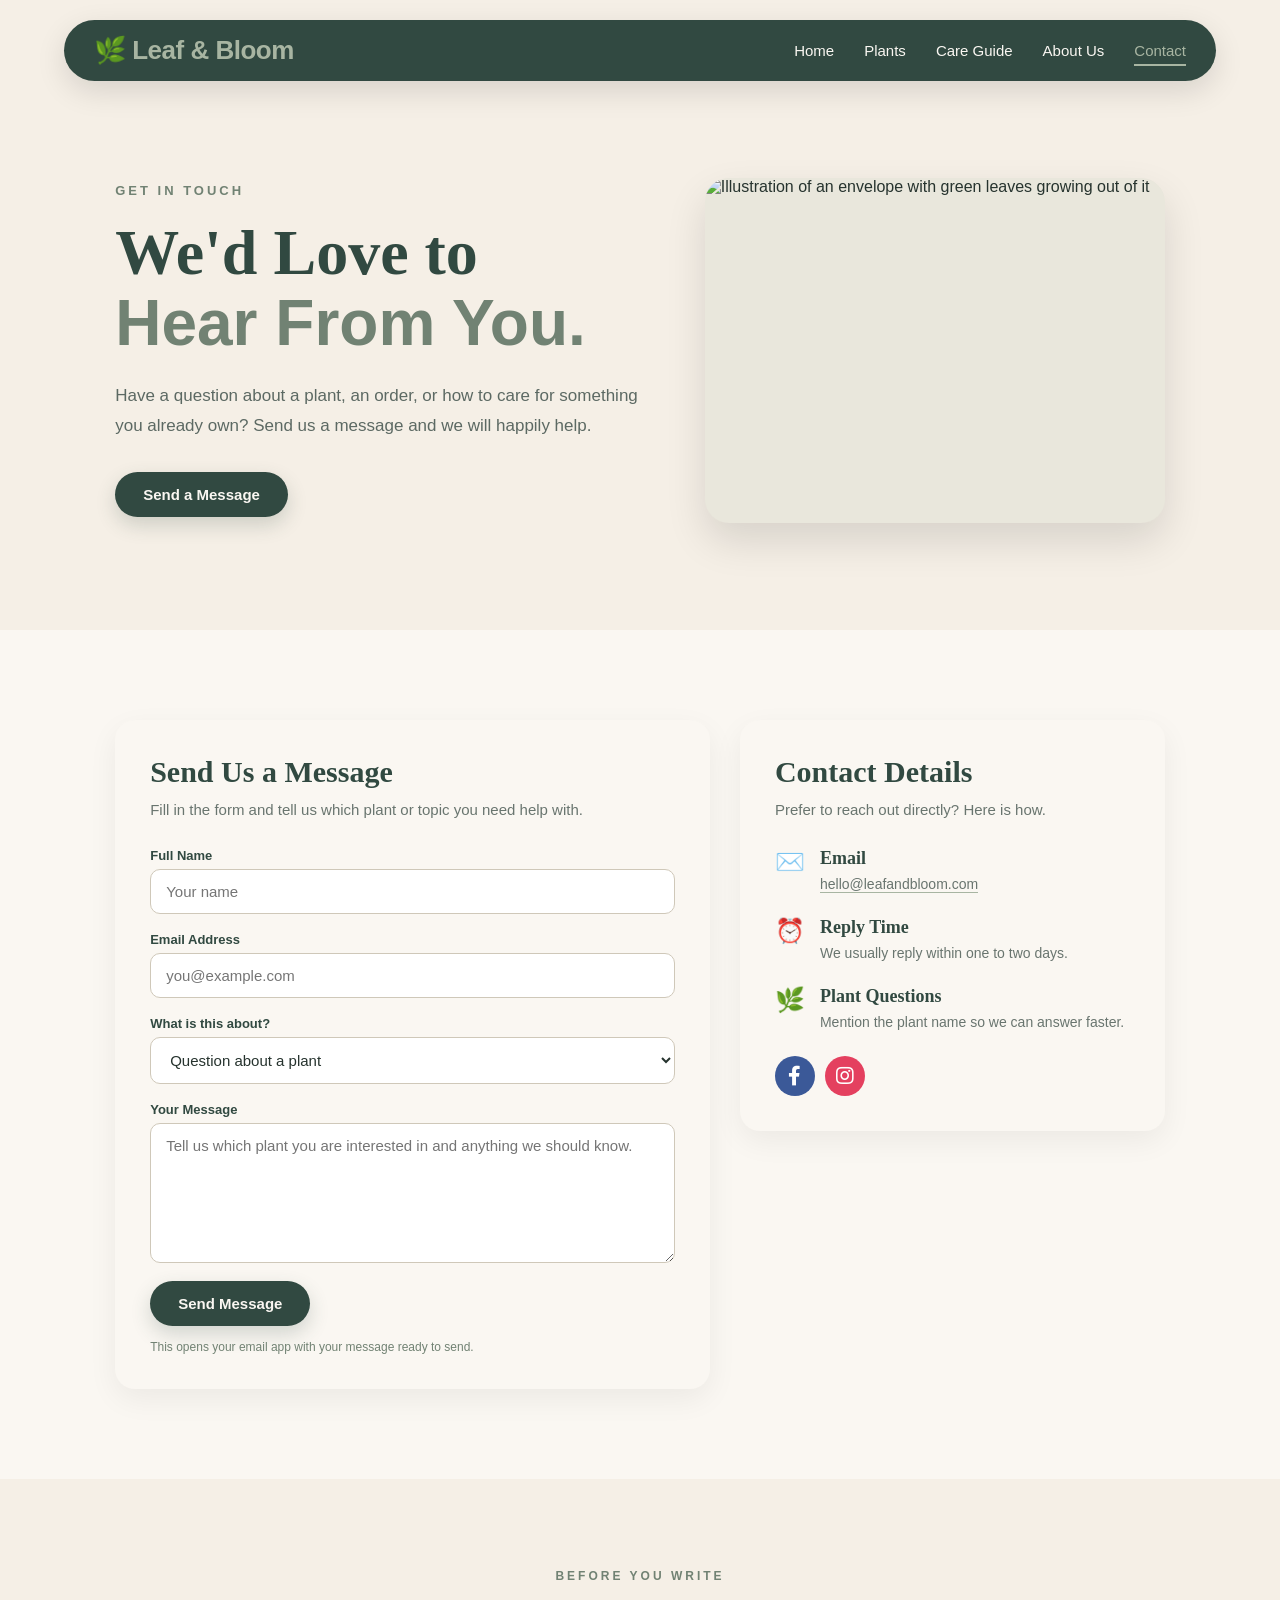
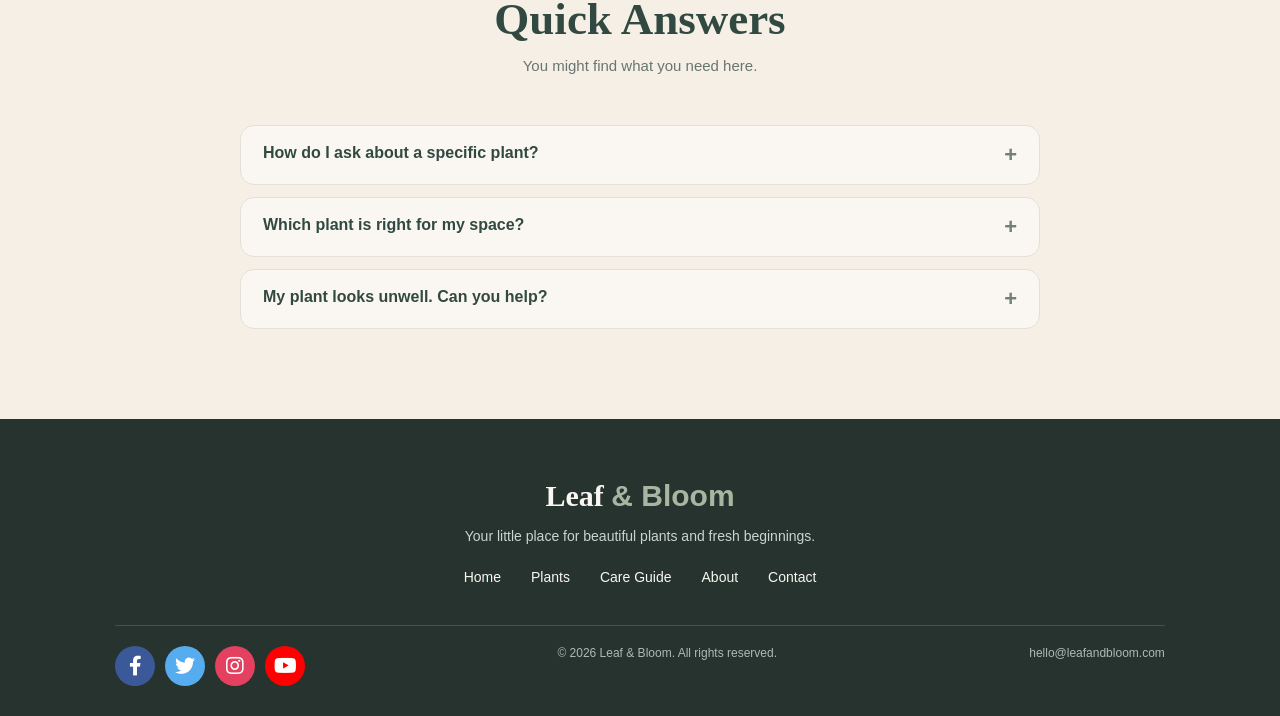
==== Contact.html @ 8c7d9288 "Add files via upload" ====
<!DOCTYPE html>
<html lang="en">
<head>

    <meta charset="UTF-8">
    <meta name="viewport" content="width=device-width, initial-scale=1.0">
    <link rel="stylesheet" href="Home.css">
    <link rel="stylesheet" href="Pages.css">
    <link rel="stylesheet" href="https://cdnjs.cloudflare.com/ajax/libs/font-awesome/5.15.1/css/all.min.css">
    <title>Leaf &amp; Bloom | Contact Us</title>

</head>

<body>

    <!-- ================= NAVIGATION ================= -->

    <header>

         <a href="Home.html" class="logo">
            🌿 <span>Leaf & Bloom</span>
        </a>

        <nav class="nav-links" aria-label="Main navigation">
            <a href="Home.html">Home</a>
            <a href="Plants.html">Plants</a>
            <a href="Care.html">Care Guide</a>
            <a href="Home.html#about">About Us</a>
            <a href="Contact.html" class="active" aria-current="page">
                Contact
            </a>
        </nav>

    </header>


    <main>

        <!-- ================= PAGE HERO ================= -->

        <section class="page-hero">

            <div class="page-hero-text">

                <p class="hero-small">GET IN TOUCH</p>

                <h1>
                    We'd Love to
                    <span>Hear From You.</span>
                </h1>

                <p>
                    Have a question about a plant, an order, or how to
                    care for something you already own? Send us a message
                    and we will happily help.
                </p>

                <a href="#message" class="primary-button">
                    Send a Message
                </a>

            </div>

            <div class="media-frame">
                <img
                    src="images/Contact-banner.jpg"
                    alt="Illustration of an envelope with green leaves growing out of it"
                >
            </div>

        </section>


        <!-- ================= FORM AND DETAILS ================= -->

        <section class="content-section" id="message">

            <div class="contact-layout">

                <div class="contact-card">

                    <h2>Send Us a Message</h2>

                    <p>
                        Fill in the form and tell us which plant or topic
                        you need help with.
                    </p>

                    <form action="mailto:hello@leafandbloom.com"
                          method="post"
                          enctype="text/plain">

                        <div class="form-field">
                            <label for="name">Full Name</label>
                            <input type="text"
                                   id="name"
                                   name="name"
                                   placeholder="Your name"
                                   required>
                        </div>

                        <div class="form-field">
                            <label for="email">Email Address</label>
                            <input type="email"
                                   id="email"
                                   name="email"
                                   placeholder="you@example.com"
                                   required>
                        </div>

                        <div class="form-field">
                            <label for="topic">What is this about?</label>
                            <select id="topic" name="topic">
                                <option value="plant-question">Question about a plant</option>
                                <option value="plant-choice">Help choosing a plant</option>
                                <option value="care-advice">Plant care advice</option>
                                <option value="other">Something else</option>
                            </select>
                        </div>

                        <div class="form-field">
                            <label for="message-text">Your Message</label>
                            <textarea id="message-text"
                                      name="message"
                                      placeholder="Tell us which plant you are interested in and anything we should know."
                                      required></textarea>
                        </div>

                        <button type="submit" class="primary-button">
                            Send Message
                        </button>

                        <p class="form-note">
                            This opens your email app with your message ready to send.
                        </p>

                    </form>

                </div>


                <div class="contact-card">

                    <h2>Contact Details</h2>

                    <p>
                        Prefer to reach out directly? Here is how.
                    </p>

                    <ul class="contact-list">

                        <li>
                            <span class="contact-icon">✉️</span>
                            <div>
                                <h3>Email</h3>
                                <a href="mailto:hello@leafandbloom.com">
                                    hello@leafandbloom.com
                                </a>
                            </div>
                        </li>

                        <li>
                            <span class="contact-icon">⏰</span>
                            <div>
                                <h3>Reply Time</h3>
                                <p>We usually reply within one to two days.</p>
                            </div>
                        </li>

                        <li>
                            <span class="contact-icon">🌿</span>
                            <div>
                                <h3>Plant Questions</h3>
                                <p>Mention the plant name so we can answer faster.</p>
                            </div>
                        </li>

                    </ul>

                    <nav class="social-icons" aria-label="Social media links">

                        <a href="https://www.facebook.com/"
                           target="_blank"
                           rel="noopener noreferrer"
                           class="facebook"
                           aria-label="Facebook">
                            <i class="fab fa-facebook-f" aria-hidden="true"></i>
                        </a>

                        <a href="https://instagram.com"
                           target="_blank"
                           rel="noopener noreferrer"
                           class="instagram"
                           aria-label="Instagram">
                            <i class="fab fa-instagram" aria-hidden="true"></i>
                        </a>

                    </nav>

                </div>

            </div>

        </section>


        <!-- ================= FAQ ================= -->

        <section class="content-section alt">

            <div class="section-heading">

                <p>BEFORE YOU WRITE</p>

                <h2>Quick Answers</h2>

                <span>
                    You might find what you need here.
                </span>

            </div>


            <div class="faq">

                <details>
                    <summary>How do I ask about a specific plant?</summary>
                    <p>
                        Use the Ask About Plant button on the Plants page,
                        or send us a message here with the plant's name.
                    </p>
                </details>

                <details>
                    <summary>Which plant is right for my space?</summary>
                    <p>
                        Tell us how much light the space gets and how much
                        time you have for plant care. We will suggest a few
                        plants that fit.
                    </p>
                </details>

                <details>
                    <summary>My plant looks unwell. Can you help?</summary>
                    <p>
                        Yes. Start with the troubleshooting table in the
                        Care Guide, and message us if the problem continues.
                    </p>
                </details>

            </div>

        </section>

    </main>


    <!-- ================= FOOTER ================= -->

    <footer>

        <div class="footer-logo">
            Leaf <span>&amp; Bloom</span>
        </div>

        <p>
            Your little place for beautiful plants
            and fresh beginnings.
        </p>

        <div class="footer-links">

            <a href="Home.html">Home</a>
            <a href="Plants.html">Plants</a>
            <a href="Care.html">Care Guide</a>
            <a href="Home.html#about">About</a>
            <a href="Contact.html">Contact</a>

        </div>

        <div class="footer-bottom">

            <nav class="social-icons" aria-label="Social media links">

                <a href="https://www.facebook.com/"
                   target="_blank"
                   rel="noopener noreferrer"
                   class="facebook"
                   aria-label="Facebook">
                    <i class="fab fa-facebook-f" aria-hidden="true"></i>
                </a>

                <a href="https://twitter.com"
                   target="_blank"
                   rel="noopener noreferrer"
                   class="twitter"
                   aria-label="Twitter">
                    <i class="fab fa-twitter" aria-hidden="true"></i>
                </a>

                <a href="https://instagram.com"
                   target="_blank"
                   rel="noopener noreferrer"
                   class="instagram"
                   aria-label="Instagram">
                    <i class="fab fa-instagram" aria-hidden="true"></i>
                </a>

                <a href="https://youtube.com"
                   target="_blank"
                   rel="noopener noreferrer"
                   class="youtube"
                   aria-label="YouTube">
                    <i class="fab fa-youtube" aria-hidden="true"></i>
                </a>

            </nav>

            <p>
                &copy; 2026 Leaf &amp; Bloom.
                All rights reserved.
            </p>

            <p>
                <a href="mailto:hello@leafandbloom.com">
                    hello@leafandbloom.com
                </a>
            </p>

        </div>

    </footer>

</body>
</html>
---- Home.css ----
/* ==========GLOBAL========== */

* {
    box-sizing: border-box;
    margin: 0;
    padding: 0;
    font-family: Arial, sans-serif;
}
html {
    scroll-behavior: smooth;
}

body {
    width: 100%;
    min-height: 100vh;
    overflow-x: hidden;
    background-color: #f5efe6;
    color: #26332e;
}

a {
    text-decoration: none;
    color: inherit;
}

img {
    width: 100%;
    display: block;
}

/* ==================================================
   COLORS

   Dark Green  : #314941
   Warm Beige  : #f5efe6
   Cream       : #faf7f2
   Sage        : #a8b5a2
   Dark Text   : #26332e
================================================== */

/* ===========HEADER=========== */

header {
    position: fixed;
    top: 20px;
    left: 50%;
    transform: translateX(-50%);
    width: 90%;
    max-width: 1200px;
    padding: 15px 30px;
    background-color: #314941;
    display: flex;
    justify-content: space-between;
    align-items: center;
    border-radius: 50px;
    box-shadow:
        0 10px 30px rgba(0, 0, 0, 0.12);
    z-index: 1000;
}

/* ==========LOGO========= */

.logo {
    font-size: 26px;
    color: #f5efe6;
    font-weight: 800;
    letter-spacing: -0.5px;
    transition: 0.3s ease;
}

.logo span {
    color: #a8b5a2;
}

.logo:hover {
    transform: scale(1.04);
}

/* ===========NAVIGATION============ */

.nav-links {
    display: flex;
    align-items: center;
    gap: 30px;
}

.nav-links a {
    position: relative;
    font-size: 15px;
    color: #faf7f2;
    font-weight: 500;
    transition: 0.3s ease;
}

.nav-links a::after {
    content: "";
    position: absolute;
    left: 0;
    bottom: -7px;
    width: 0;
    height: 2px;
    background-color: #a8b5a2;
    transition: 0.3s ease;
}

.nav-links a:hover::after,
.nav-links a.active::after {
    width: 100%;
}

.nav-links a:hover,
.nav-links a.active {
    color: #a8b5a2;
}

/* ==========GENERAL SECTION========== */

section {
    width: 100%;
}

/* =========HERO======== */

.hero {
    min-height: 100vh;
    padding: 150px 9% 80px;
    display: flex;
    justify-content: space-between;
    align-items: center;
    gap: 70px;
    background-color: #f5efe6;
}

/* Hero text */

.hero-content {
    max-width: 600px;
}

.hero-small {
    font-size: 13px;
    color: #718273;
    letter-spacing: 3px;
    font-weight: 700;
    margin-bottom: 20px;
}

.hero h1 {
    font-family: Georgia, serif;
    font-size: clamp(50px, 7vw, 80px);
    line-height: 1.05;
    color: #314941;
    margin-bottom: 25px;
}

.hero h1 span {
    display: block;
    color: #718273;
}

.hero-description {
    max-width: 520px;
    font-size: 17px;
    line-height: 1.8;
    color: #5c6963;
    margin-bottom: 35px;
}

/* Hero buttons */

.hero-buttons {
    display: flex;
    align-items: center;
    gap: 15px;
}

.primary-button,
.secondary-button {
    display: inline-block;
    padding: 14px 28px;
    border-radius: 50px;
    font-size: 15px;
    font-weight: 700;
    transition: 0.3s ease;
}

.primary-button {
    background-color: #314941;
    color: #faf7f2;
    box-shadow:
        0 8px 20px rgba(49, 73, 65, 0.2);
}

.primary-button:hover {
    transform: translateY(-3px);
    background-color: #3d5a50;
}

.secondary-button {
    border: 1.5px solid #314941;
    color: #314941;
    background-color: transparent;
}

.secondary-button:hover {
    background-color: #314941;
    color: #faf7f2;
}

/* Hero image */

.hero-image {
    position: relative;
    width: 450px;
    height: 450px;
    display: flex;
    justify-content: center;
    align-items: center;
}

.image-circle {
    position: absolute;
    width: 380px;
    height: 380px;
    background-color: #a8b5a2;
    border-radius: 50%;
}

.hero-image img {
    position: relative;
    width: 320px;
    height: 320px;
    object-fit: cover;
    border-radius: 50%;
    box-shadow:
        0 20px 40px rgba(0, 0, 0, 0.15);
}

/* =======SECTION HEADING======= */

.section-heading {
    text-align: center;
    margin-bottom: 50px;
}

.section-heading p {
    font-size: 12px;
    letter-spacing: 3px;
    color: #718273;
    font-weight: 700;
    margin-bottom: 10px;
}

.section-heading h2 {
    font-family: Georgia, serif;
    font-size: 45px;
    color: #314941;
    margin-bottom: 12px;
}

.section-heading span {
    font-size: 15px;
    color: #69756f;
}

/* =======FAVORITE PLANTS====== */

.favorite-plants {
    padding: 100px 9%;
    background-color: #faf7f2;
}

.plant-container {
    max-width: 1200px;
    margin: auto;
    display: grid;
    grid-template-columns:
        repeat(3, 1fr);
    gap: 16px;
}

/* Plant card */

.plant-card {
    background-color: #f5efe6;
    border-radius: 20px;
    overflow: hidden;
    box-shadow:
        0 10px 30px rgba(0, 0, 0, 0.06);
    transition: 0.35s ease;
}

.plant-card:hover {
    transform: translateY(-8px);
    box-shadow:
        0 18px 40px rgba(0, 0, 0, 0.12);
}

/* Plant image */

.plant-image {
    height: 280px;
    overflow: hidden;
}

.plant-image img {
    width: 100%;
    height: 100%;
    object-fit: cover;
    transition: 0.5s ease;
}

.plant-card:hover .plant-image img {
    transform: scale(1.05);
}

/* Plant information */

.plant-info {
    padding: 25px;
}

.plant-type {
    font-size: 11px;
    letter-spacing: 2px;
    color: #718273;
    font-weight: 700;
    margin-bottom: 10px;
}

.plant-info h3 {
    font-family: Georgia, serif;
    font-size: 26px;
    color: #314941;
    margin-bottom: 10px;
}

.plant-info > p:not(.plant-type) {
    font-size: 14px;
    line-height: 1.7;
    color: #69756f;
    margin-bottom: 20px;
}

.plant-bottom {
    display: flex;
    justify-content: space-between;
    align-items: center;
}

.plant-bottom strong {
    font-size: 20px;
    color: #314941;
}

.plant-bottom a {
    font-size: 14px;
    font-weight: 700;
    color: #718273;
    transition: 0.3s ease;
}

.plant-bottom a:hover {
    color: #314941;
}

/* ==WHY CHOOSE US==*/

.why-choose {
    padding: 100px 9%;
    background-color: #314941;
    color: #faf7f2;
}

.why-choose .section-heading p {
    color: #a8b5a2;
}

.why-choose .section-heading h2 {
    color: #faf7f2;
}

.why-choose .section-heading span {
    color: #d4ddd7;
}

/* Benefits */

.benefits {
    max-width: 1100px;
    margin: auto;
    display: grid;
    grid-template-columns:
        repeat(4, 1fr);
    gap: 30px;
}

.benefit {
    text-align: center;
    padding: 20px;
}

.benefit-icon {
    font-size: 35px;
    margin-bottom: 20px;
}

.benefit h3 {
    font-family: Georgia, serif;
    font-size: 20px;
    margin-bottom: 10px;
}

.benefit p {
    font-size: 14px;
    line-height: 1.7;
    color: #d4ddd7;
}

/* ===PLANT CARE=== */

.plant-care {
    padding: 100px 9%;
    background-color: #a8b5a2;
    display: flex;
    justify-content: space-between;
    align-items: center;
    gap: 80px;
}

.care-content {
    max-width: 550px;
}

.section-label {
    font-size: 12px;
    letter-spacing: 3px;
    font-weight: 700;
    color: #314941;
    margin-bottom: 15px;
}

.care-content h2 {
    font-family: Georgia, serif;
    font-size: 45px;
    line-height: 1.15;
    color: #314941;
    margin-bottom: 20px;
}

.care-content h2 span {
    display: block;
    color: #faf7f2;
}

.care-content > p:not(.section-label) {
    font-size: 16px;
    line-height: 1.8;
    color: #40534a;
    margin-bottom: 30px;
}

/* Care tips */

.care-tips {
    width: 450px;
    display: flex;
    flex-direction: column;
    gap: 15px;
}

.care-item {
    padding: 20px;
    background-color: #faf7f2;
    border-radius: 15px;
    display: flex;
    align-items: center;
    gap: 20px;
    box-shadow:
        0 8px 20px rgba(0, 0, 0, 0.07);
}

.care-item > span {
    font-size: 30px;
}

.care-item h3 {
    font-family: Georgia, serif;
    font-size: 19px;
    color: #314941;
    margin-bottom: 5px;
}

.care-item p {
    font-size: 13px;
    line-height: 1.5;
    color: #68756e;
}

/* ===ABOUT=== */

.about {
    padding: 100px 9%;
    background-color: #faf7f2;
    display: flex;
    align-items: center;
    justify-content: center;
    gap: 80px;
}

.about-image {
    width: 450px;
    height: 500px;
    overflow: hidden;
    border-radius:
        200px 200px 20px 20px;
}

.about-image img {
    width: 100%;
    height: 100%;
    object-fit: cover;
}

.about-content {
    max-width: 550px;
}

.about-content h2 {
    font-family: Georgia, serif;
    font-size: 45px;
    line-height: 1.15;
    color: #314941;
    margin-bottom: 25px;
}

.about-content h2 span {
    display: block;
    color: #718273;
}

.about-content p:not(.section-label) {
    font-size: 16px;
    line-height: 1.8;
    color: #69756f;
    margin-bottom: 15px;
}

.about-content .secondary-button {
    margin-top: 15px;
}

/* ===social Media Icons=== */

.social-icons {
    display: flex;
    gap: 10px;
    justify-content: center;
}
.social-icons a {
    text-decoration: none;
    color: white;
    font-size: 20px;
    width: 40px;
    height: 40px;
    display: flex;
    align-items: center;
    justify-content: center;
    border-radius: 50%;
    transition: opacity 0.3s ease;
}

.social-icons a:hover {
    opacity: 0.7;
}

.facebook { 
    background-color: #3b5998; 
}

.twitter { 
    background-color: #55acee; 
}

.instagram { 
    background-color: #e4405f; 
}

.youtube { 
    background-color: #ff0000; 
}

/* =====FOOTER===== */

footer {
    padding: 60px 9% 30px;
    background-color: #26332e;
    color: #faf7f2;
    text-align: center;
}

.footer-logo {
    font-family: Georgia, serif;
    font-size: 30px;
    font-weight: 700;
    margin-bottom: 15px;
}

.footer-logo span {
    color: #a8b5a2;
}

footer > p {
    font-size: 14px;
    color: #cbd5cf;
    margin-bottom: 25px;
}

.footer-links {
    display: flex;
    justify-content: center;
    gap: 30px;
    margin-bottom: 40px;
}

.footer-links a {
    font-size: 14px;
    color: #faf7f2;
    transition: 0.3s ease;
}

.footer-links a:hover {
    color: #a8b5a2;
}

.footer-bottom {
    padding-top: 20px;
    border-top: 1px solid rgba(255, 255, 255, 0.15);
    display: flex;
    justify-content: space-between;
    color: #aebbb3;
}

.footer-bottom p {
    font-size: 12px;
}

/* =======RESPONSIVE DESIGN====== */

@media (max-width: 1000px) {

    .hero {
        gap: 30px;
    }

    .hero-image {
        width: 380px;
        height: 380px;
    }

    .image-circle {
        width: 320px;
        height: 320px;
    }

    .hero-image img {
        width: 270px;
        height: 340px;
    }

    .benefits {
        grid-template-columns:
            repeat(2, 1fr);
    }

    .plant-care {
        flex-direction: column;
        align-items: flex-start;
    }

    .care-tips {
        width: 100%;
    }

    .about {
        gap: 40px;
    }

}

@media (max-width: 768px) {

    header {
        width: 94%;

        padding:
            15px 20px;
    }

    .nav-links {
        gap: 15px;
    }

    .nav-links a {
        font-size: 13px;
    }

    .logo {
        font-size: 20px;
    }

    .hero {
        padding-top: 140px;
        flex-direction: column;
        text-align: center;
    }

    .hero-description {
        margin-left: auto;
        margin-right: auto;
    }

    .hero-buttons {
        justify-content: center;
    }

    .hero-image {
        margin-top: 30px;
    }

    .plant-container {
        grid-template-columns: 1fr;
        max-width: 450px;
    }

    .benefits {
        grid-template-columns: 1fr;
    }

    .about {
        flex-direction: column;
    }

    .about-image {
        width: 100%;
        max-width: 450px;
    }

    .about-content {
        text-align: center;
    }

    .footer-bottom {
        flex-direction: column;
        gap: 10px;
    }

}

@media (max-width: 500px) {

    header {
        position: absolute;
        flex-direction: column;
        gap: 15px;
        border-radius: 20px;
    }

    .nav-links {
        flex-wrap: wrap;
        justify-content: center;
    }

    .hero {
        padding-top: 180px;
    }

    .hero h1 {
        font-size: 50px;
    }

    .hero-image {
        width: 300px;
        height: 300px;
    }

    .image-circle {
        width: 250px;
        height: 250px;
    }

    .hero-image img {
        width: 210px;
        height: 270px;
    }

    .care-tips {
        width: 100%;
    }

    .footer-links {
        flex-wrap: wrap;
    }

}
---- Pages.css ----
/* ==================================================
   LEAF & BLOOM - ABOUT, CARE GUIDE AND CONTACT PAGES

   Load AFTER Home.css. The header, footer, buttons,
   section headings and colors come from Home.css;
   this file only adds what the new pages need.

   Colors
   Dark Green  : #314941
   Warm Beige  : #f5efe6
   Cream       : #faf7f2
   Sage        : #a8b5a2
   Muted Green : #718273
   Dark Text   : #26332e
================================================== */

/* ===== PAGE HERO ===== */

.page-hero {
    min-height: 70vh;
    padding: 150px 9% 80px;
    display: flex;
    justify-content: space-between;
    align-items: center;
    gap: 60px;
    background-color: #f5efe6;
}

.page-hero-text {
    max-width: 560px;
}

.page-hero h1 {
    font-family: Georgia, serif;
    font-size: clamp(40px, 6vw, 64px);
    line-height: 1.1;
    color: #314941;
    margin-bottom: 22px;
}

.page-hero h1 span {
    display: block;
    color: #718273;
}

.page-hero-text > p:not(.hero-small) {
    font-size: 17px;
    line-height: 1.8;
    color: #5c6963;
    margin-bottom: 30px;
}

/* ===== IMAGE FRAME (used for all illustrations) ===== */

.media-frame {
    overflow: hidden;
    border-radius: 24px;
    background-color: #e9e7dc;
    box-shadow: 0 18px 40px rgba(0, 0, 0, 0.12);
}

.media-frame img {
    width: 100%;
    height: auto;
    aspect-ratio: 4 / 3;
    object-fit: cover;
}

.page-hero .media-frame {
    flex: 0 0 460px;
    max-width: 100%;
}

/* ===== CONTENT SECTIONS ===== */

.content-section {
    padding: 90px 9%;
    background-color: #faf7f2;
}

.content-section.alt {
    background-color: #f5efe6;
}

/* Image + text side by side */

.split {
    max-width: 1100px;
    margin: auto;
    display: flex;
    align-items: center;
    gap: 70px;
}

.split.reverse {
    flex-direction: row-reverse;
}

.split .media-frame {
    flex: 0 0 460px;
    max-width: 100%;
}

.split-text h2 {
    font-family: Georgia, serif;
    font-size: 40px;
    line-height: 1.15;
    color: #314941;
    margin-bottom: 20px;
}

.split-text h2 span {
    display: block;
    color: #718273;
}

.split-text p {
    font-size: 16px;
    line-height: 1.8;
    color: #69756f;
    margin-bottom: 15px;
}

.check-list {
    list-style: none;
    margin: 20px 0 28px;
}

.check-list li {
    position: relative;
    padding-left: 30px;
    margin-bottom: 10px;
    font-size: 15px;
    line-height: 1.6;
    color: #4d5b54;
}

.check-list li::before {
    content: "\2713";
    position: absolute;
    left: 0;
    color: #314941;
    font-weight: 700;
}

/* ===== CARDS WITH IMAGES ===== */

.card-grid {
    max-width: 1200px;
    margin: auto;
    display: grid;
    grid-template-columns: repeat(3, 1fr);
    gap: 24px;
}

.info-card {
    overflow: hidden;
    border-radius: 20px;
    background-color: #f5efe6;
    box-shadow: 0 10px 30px rgba(0, 0, 0, 0.06);
    transition: 0.35s ease;
}

.alt .info-card {
    background-color: #faf7f2;
}

.info-card:hover {
    transform: translateY(-8px);
    box-shadow: 0 18px 40px rgba(0, 0, 0, 0.12);
}

.info-card img {
    width: 100%;
    height: 220px;
    object-fit: cover;
}

.info-card-body {
    padding: 25px;
}

.card-tag {
    font-size: 11px;
    letter-spacing: 2px;
    font-weight: 700;
    color: #718273;
    margin-bottom: 8px;
}

.info-card h3 {
    font-family: Georgia, serif;
    font-size: 24px;
    color: #314941;
    margin-bottom: 10px;
}

.info-card p {
    font-size: 14px;
    line-height: 1.7;
    color: #69756f;
    margin-bottom: 14px;
}

.tip-list {
    list-style: none;
}

.tip-list li {
    position: relative;
    padding-left: 22px;
    margin-bottom: 6px;
    font-size: 14px;
    line-height: 1.6;
    color: #4d5b54;
}

.tip-list li::before {
    content: "\1F331";
    position: absolute;
    left: 0;
    font-size: 12px;
}

.card-facts {
    margin-top: 14px;
    padding-top: 12px;
    border-top: 1px solid #e5e0d7;
    font-size: 13px;
    line-height: 1.7;
    color: #69756f;
}

.card-facts strong {
    color: #26332e;
}

/* ===== TROUBLESHOOTING TABLE ===== */

.table-wrap {
    max-width: 1100px;
    margin: auto;
    overflow-x: auto;
    border-radius: 16px;
    box-shadow: 0 10px 30px rgba(0, 0, 0, 0.06);
}

.care-table {
    width: 100%;
    min-width: 640px;
    border-collapse: collapse;
    background-color: #faf7f2;
}

.care-table th,
.care-table td {
    padding: 16px 20px;
    text-align: left;
    vertical-align: top;
    font-size: 14px;
    line-height: 1.6;
    border-bottom: 1px solid #e5e0d7;
}

.care-table thead th {
    background-color: #314941;
    color: #faf7f2;
    font-size: 13px;
    letter-spacing: 1px;
}

.care-table tbody th {
    color: #314941;
    font-weight: 700;
}

.care-table td {
    color: #69756f;
}

.care-table tbody tr:last-child th,
.care-table tbody tr:last-child td {
    border-bottom: none;
}

/* Visible to screen readers only */

.sr-only {
    position: absolute;
    width: 1px;
    height: 1px;
    overflow: hidden;
    clip: rect(0 0 0 0);
    white-space: nowrap;
}

/* ===== FAQ ===== */

.faq {
    max-width: 800px;
    margin: auto;
    display: flex;
    flex-direction: column;
    gap: 12px;
}

.faq details {
    padding: 0 22px;
    border: 1px solid #e5e0d7;
    border-radius: 14px;
    background-color: #faf7f2;
}

.alt .faq details {
    background-color: #faf7f2;
}

.faq summary {
    display: flex;
    justify-content: space-between;
    gap: 15px;
    padding: 18px 0;
    cursor: pointer;
    list-style: none;
    font-size: 16px;
    font-weight: 700;
    color: #314941;
}

.faq summary::-webkit-details-marker {
    display: none;
}

.faq summary::after {
    content: "+";
    font-size: 22px;
    line-height: 1;
    color: #718273;
}

.faq details[open] summary::after {
    content: "\2013";
}

.faq details p {
    padding-bottom: 18px;
    font-size: 15px;
    line-height: 1.7;
    color: #69756f;
}

/* ===== CONTACT FORM AND DETAILS ===== */

.contact-layout {
    max-width: 1100px;
    margin: auto;
    display: grid;
    grid-template-columns: 1.4fr 1fr;
    gap: 30px;
    align-items: start;
}

.contact-card {
    padding: 35px;
    border-radius: 20px;
    background-color: #faf7f2;
    box-shadow: 0 10px 30px rgba(0, 0, 0, 0.06);
}

.contact-card h2 {
    font-family: Georgia, serif;
    font-size: 30px;
    color: #314941;
    margin-bottom: 8px;
}

.contact-card > p {
    font-size: 15px;
    line-height: 1.7;
    color: #69756f;
    margin-bottom: 25px;
}

.form-field {
    display: flex;
    flex-direction: column;
    gap: 6px;
    margin-bottom: 18px;
}

.form-field label {
    font-size: 13px;
    font-weight: 700;
    color: #314941;
}

.form-field input,
.form-field select,
.form-field textarea {
    width: 100%;
    padding: 13px 15px;
    border: 1px solid #cfc8b9;
    border-radius: 10px;
    background-color: #ffffff;
    font-size: 15px;
    color: #26332e;
}

.form-field textarea {
    min-height: 140px;
    resize: vertical;
}

.form-field input:focus-visible,
.form-field select:focus-visible,
.form-field textarea:focus-visible {
    outline: 3px solid #a8b5a2;
    outline-offset: 1px;
}

button.primary-button {
    border: none;
    cursor: pointer;
}

.form-note {
    margin-top: 14px;
    font-size: 12px;
    color: #718273;
}

.contact-list {
    list-style: none;
}

.contact-list li {
    display: flex;
    gap: 15px;
    margin-bottom: 22px;
}

.contact-icon {
    font-size: 24px;
}

.contact-list h3 {
    font-family: Georgia, serif;
    font-size: 18px;
    color: #314941;
    margin-bottom: 4px;
}

.contact-list p,
.contact-list a {
    font-size: 14px;
    line-height: 1.6;
    color: #69756f;
}

.contact-list a {
    border-bottom: 1px solid #a8b5a2;
}

.contact-card .social-icons {
    justify-content: flex-start;
    margin-top: 5px;
}

/* ===== CALL-TO-ACTION BAND ===== */

.cta-band {
    padding: 80px 9%;
    background-color: #a8b5a2;
    text-align: center;
}

.cta-band h2 {
    font-family: Georgia, serif;
    font-size: 40px;
    line-height: 1.15;
    color: #314941;
    margin-bottom: 15px;
}

.cta-band p {
    max-width: 560px;
    margin: 0 auto 30px;
    font-size: 16px;
    line-height: 1.8;
    color: #40534a;
}

.cta-buttons {
    display: flex;
    justify-content: center;
    flex-wrap: wrap;
    gap: 15px;
}

/* ===== KEYBOARD FOCUS ===== */

.primary-button:focus-visible,
.secondary-button:focus-visible,
.nav-links a:focus-visible,
.faq summary:focus-visible {
    outline: 3px solid #a8b5a2;
    outline-offset: 3px;
}

/* ===== RESPONSIVE DESIGN ===== */

@media (max-width: 1000px) {

    .page-hero {
        gap: 30px;
    }

    .page-hero .media-frame,
    .split .media-frame {
        flex-basis: 380px;
    }

    .split {
        gap: 40px;
    }

    .card-grid {
        grid-template-columns: repeat(2, 1fr);
    }

}

@media (max-width: 768px) {

    .page-hero {
        padding-top: 140px;
        flex-direction: column;
        text-align: center;
    }

    .page-hero .media-frame {
        flex-basis: auto;
        width: 100%;
        max-width: 460px;
    }

    .split,
    .split.reverse {
        flex-direction: column;
        text-align: center;
    }

    .split .media-frame {
        flex-basis: auto;
        width: 100%;
        max-width: 460px;
    }

    .split-text .check-list {
        text-align: left;
    }

    .card-grid {
        grid-template-columns: 1fr;
        max-width: 450px;
    }

    .contact-layout {
        grid-template-columns: 1fr;
    }

    .cta-band h2,
    .split-text h2 {
        font-size: 32px;
    }

}

@media (max-width: 500px) {

    .page-hero {
        padding-top: 180px;
    }

    .contact-card {
        padding: 25px 20px;
    }

}
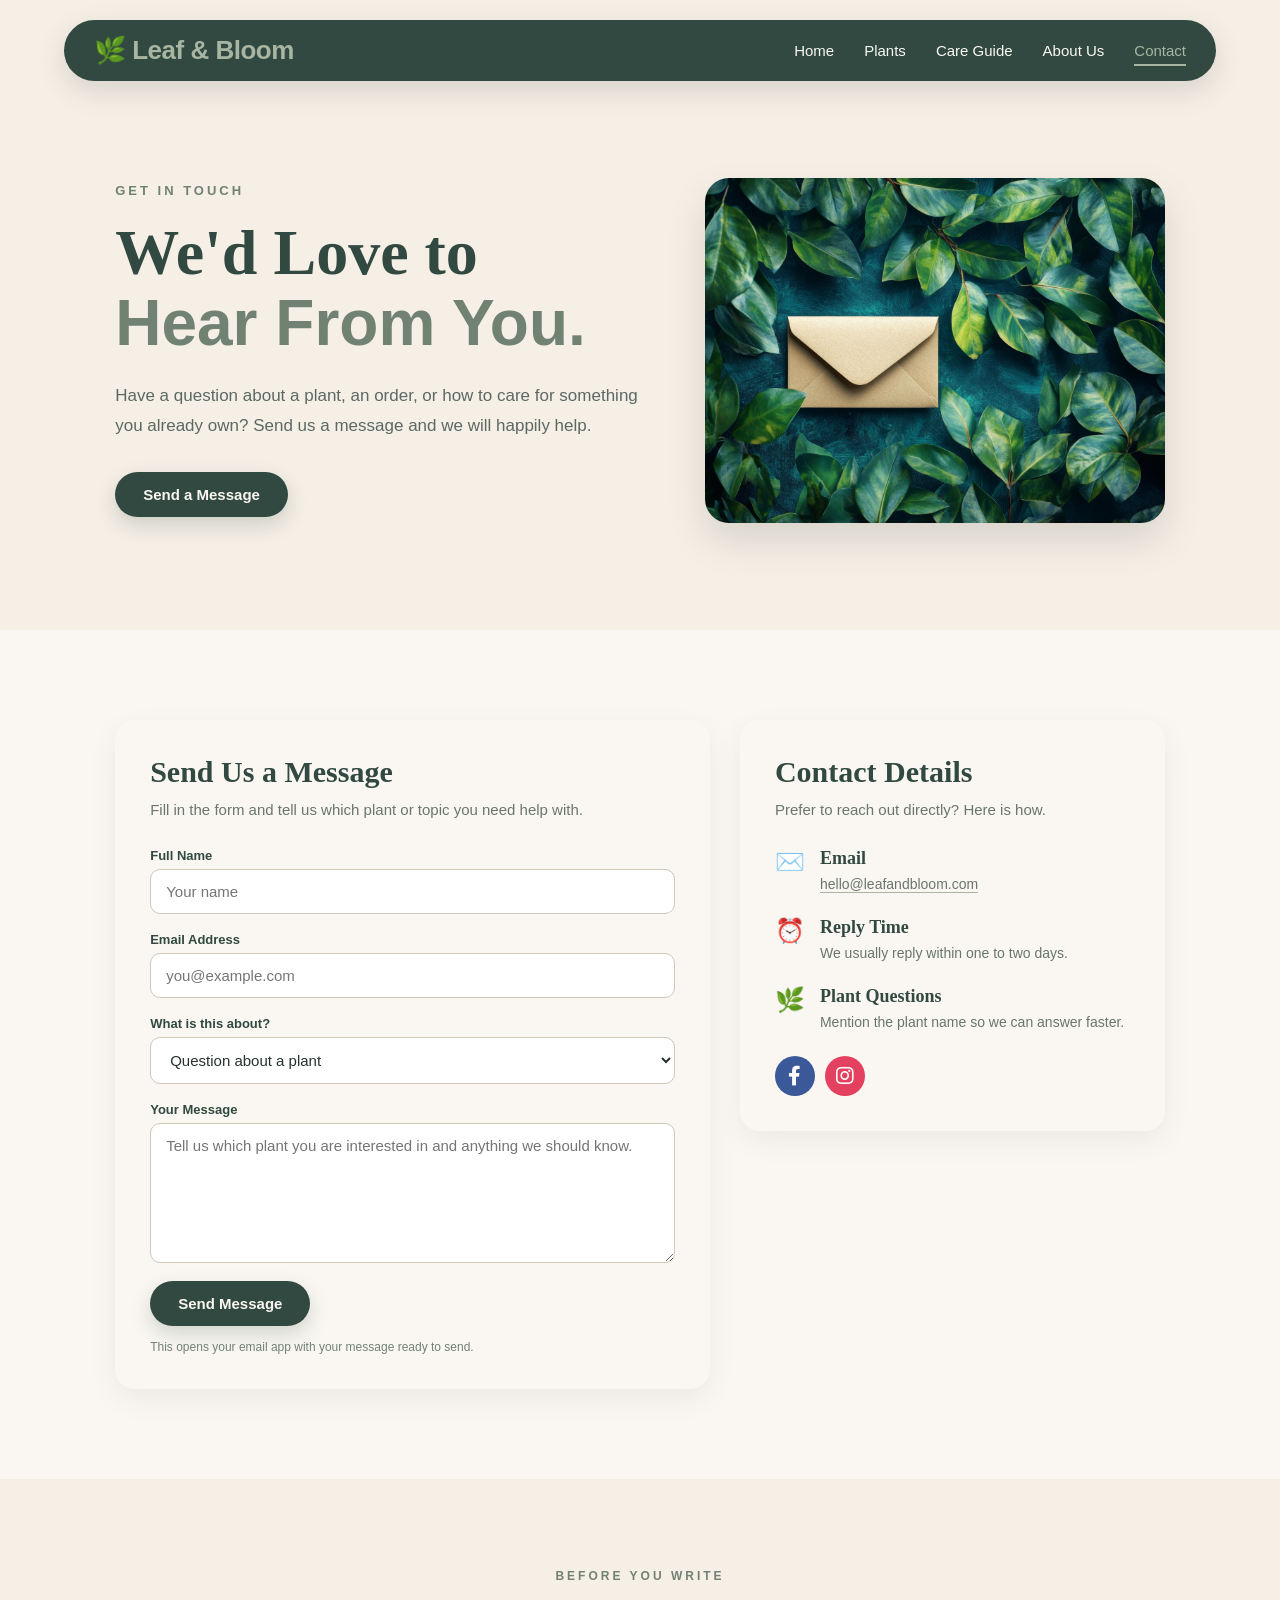
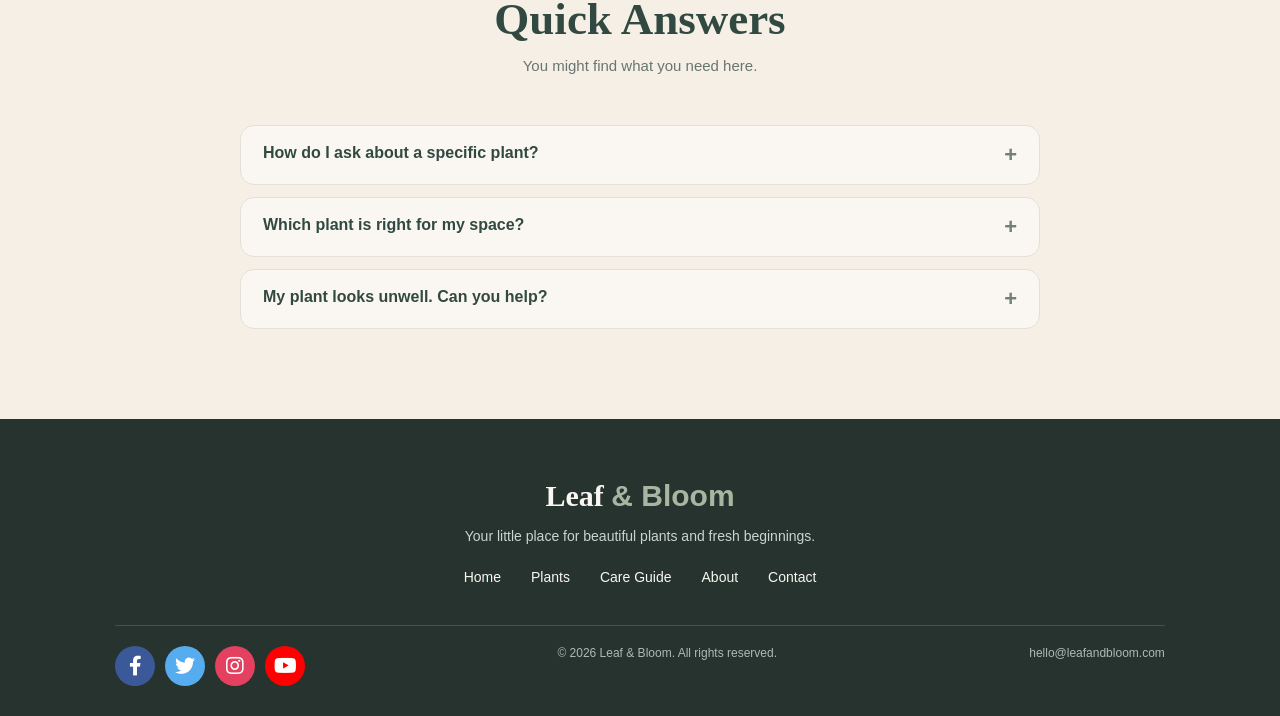
==== commit 30b28e00: "Restore Contact.html file Restored the Contact.html file to its original state after being removed." ====
--- a/Contact.html
+++ b/Contact.html
@@ -63,7 +63,7 @@
 
             <div class="media-frame">
                 <img
-                    src="images/Contact-banner.jpg"
+                    src="Contact-banner.jpg"
                     alt="Illustration of an envelope with green leaves growing out of it"
                 >
             </div>
